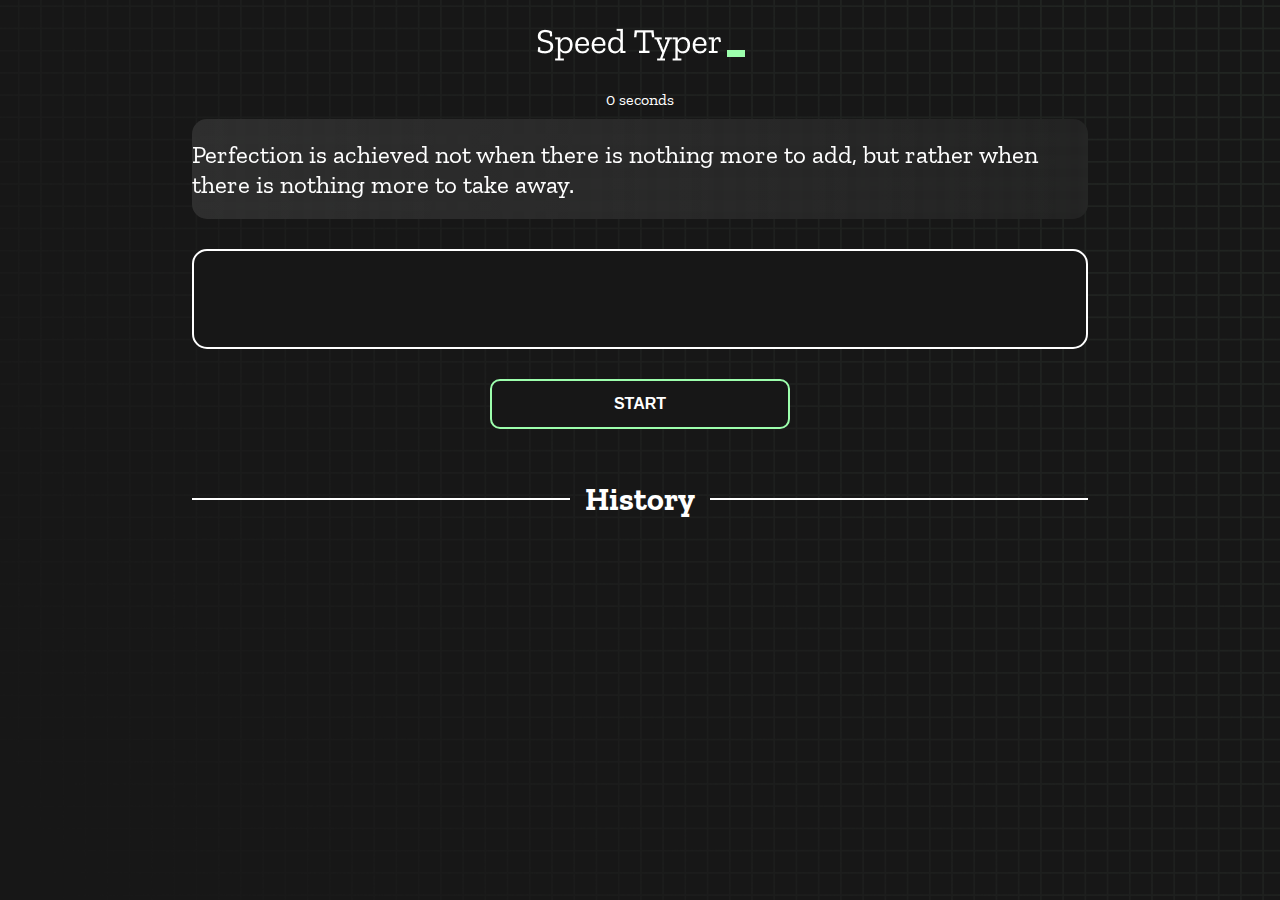
==== index.html @ ad28a02b "Initial commit" ====
<!DOCTYPE html>
<html lang="en">
  <head>
    <meta charset="UTF-8" />
    <meta http-equiv="X-UA-Compatible" content="IE=edge" />
    <meta name="viewport" content="width=device-width, initial-scale=1.0" />
    <title>Speed Monster</title>
    <link rel="stylesheet" href="styles.css" />
    <link rel="preconnect" href="https://fonts.googleapis.com" />
    <link rel="preconnect" href="https://fonts.gstatic.com" crossorigin />
    <link
      href="https://fonts.googleapis.com/css2?family=Zilla+Slab:wght@300;400;500&display=swap"
      rel="stylesheet"
    />
  </head>
  <body>
    <h1 class="title"><img src="./logo.png" /></h1>
    <div id="show-time">0 seconds</div>

    <div class="box-container">
      <div id="question"></div>

      <div id="display" class="inactive"></div>

      <div class="buttons">
        <button id="starts">START</button>
      </div>

      <div class="divider-container">
        <div class="line"></div>
        <h1 class="title2">History</h1>
        <div class="line"></div>
      </div>
      <div id="histories"></div>
    </div>

    <div id="countdown"></div>
    <div id="modal-background" class="hidden"></div>
    <div id="result" class="hidden"></div>

    <script src="./history.js"></script>
    <script src="./script.js"></script>
  </body>
</html>
---- styles.css ----
* {
  padding: 0;
  margin: 0;
  box-sizing: border-box;
}

body {
  background-image: url("./bg.png");
  background-size: cover;
  background-position: left top;
  font-family: "Zilla Slab", serif;
}

.box-container {
  width: 70%;
  margin: 0 auto;
}

#question {
  height: 100px;
  display: flex;
  align-items: center;
  justify-content: center;
  color: white;
  font-size: 25px;
  border-radius: 15px;
  background: rgb(255, 255, 255);
  background: linear-gradient(
    92.49deg,
    rgba(255, 255, 255, 0.1) 0.18%,
    rgba(255, 255, 255, 0.05) 99.85%
  );
  backdrop-filter: blur(5px);
  margin-bottom: 30px;
}

#display {
  height: 100px;
  display: flex;
  flex-wrap: wrap;
  align-items: center;
  padding-left: 5rem;
  color: white;
  font-size: 32px;
  background-color: #171717;
  border: 2px solid #9dffad;
  border-radius: 15px;
}

#countdown {
  position: fixed;
  height: 100vh;
  width: 100vw;
  background-color: rgba(0, 0, 0, 0.8);
  top: 0;
  left: 0;
  display: flex;
  align-items: center;
  justify-content: center;
  font-size: 3rem;
  color: white;
  display: none;
}
#result {
  position: fixed;
  top: 10%; 
  left: 10%;
  transform: translate(-50%, -50%);
  height: 250px;
  width: 400px;
  background-color: #171717;
  border-radius: 15px;
  border: 2px solid #9dffad;
  color: white;
  text-align: center;
  padding: 2rem;
}
#show-time{
  text-align: center;
  color: white;
  margin: 10px 0;
}

.green {
  color: #9dffad;
}
.red {
  color: #eb6565;
}
.bold {
  font-weight: 700;
}
.inactive {
  border: 2px solid white !important;
}
.hidden {
  display: none;
}
.title {
  text-align: center;
  color: white;
  margin: 20px 0;
}

.divider-container {
  height: 80px;
  display: flex;
  justify-content: center;
  align-items: center;
  gap: 15px;
  margin: 0 auto;
}

.line {
  height: 2px;
  background: white;
  width: 100%;
}

.title2 {
  color: white;
  display: block;
}

.buttons {
  display: flex;
  justify-content: center;
  margin: 30px 0;
}
button {
  padding: 10px 20px;
  border: none;
  font-size: 16px;
  font-weight: bold;
  width: 300px;
  height: 50px;
  color: white;
  background-color: #171717;
  border-radius: 10px;
  border: 2px solid #9dffad;
  cursor: pointer;
}

#histories {
  display: flex;
  flex-wrap: wrap;
  justify-content: space-around;
}

.card {
  width: 100%;
  height: 100%;
  padding: 50px;
  display: flex;
  justify-content: space-between;
  align-items: center;
  padding: 20px 30px;
  color: white;
  border-radius: 15px;
  background: rgb(255, 255, 255);
  background: linear-gradient(
    92.49deg,
    rgba(255, 255, 255, 0.1) 0.18%,
    rgba(255, 255, 255, 0.05) 99.85%
  );
  backdrop-filter: blur(5px);
  margin-bottom: 30px;
}

#modal-background {
  background: rgb(255, 255, 255);
  background: linear-gradient(
    92.49deg,
    rgba(255, 255, 255, 0.1) 0.18%,
    rgba(255, 255, 255, 0.05) 99.85%
  );
  backdrop-filter: blur(5px);
  height: 100vh;
  width: 100%;
  position: fixed;
  top: 0;
}

@media only screen and (max-width: 700px) {
  .box-container {
    padding: 0 20px;
    width: 100%;
  }
  .card {
    flex-direction: column;
  }
}
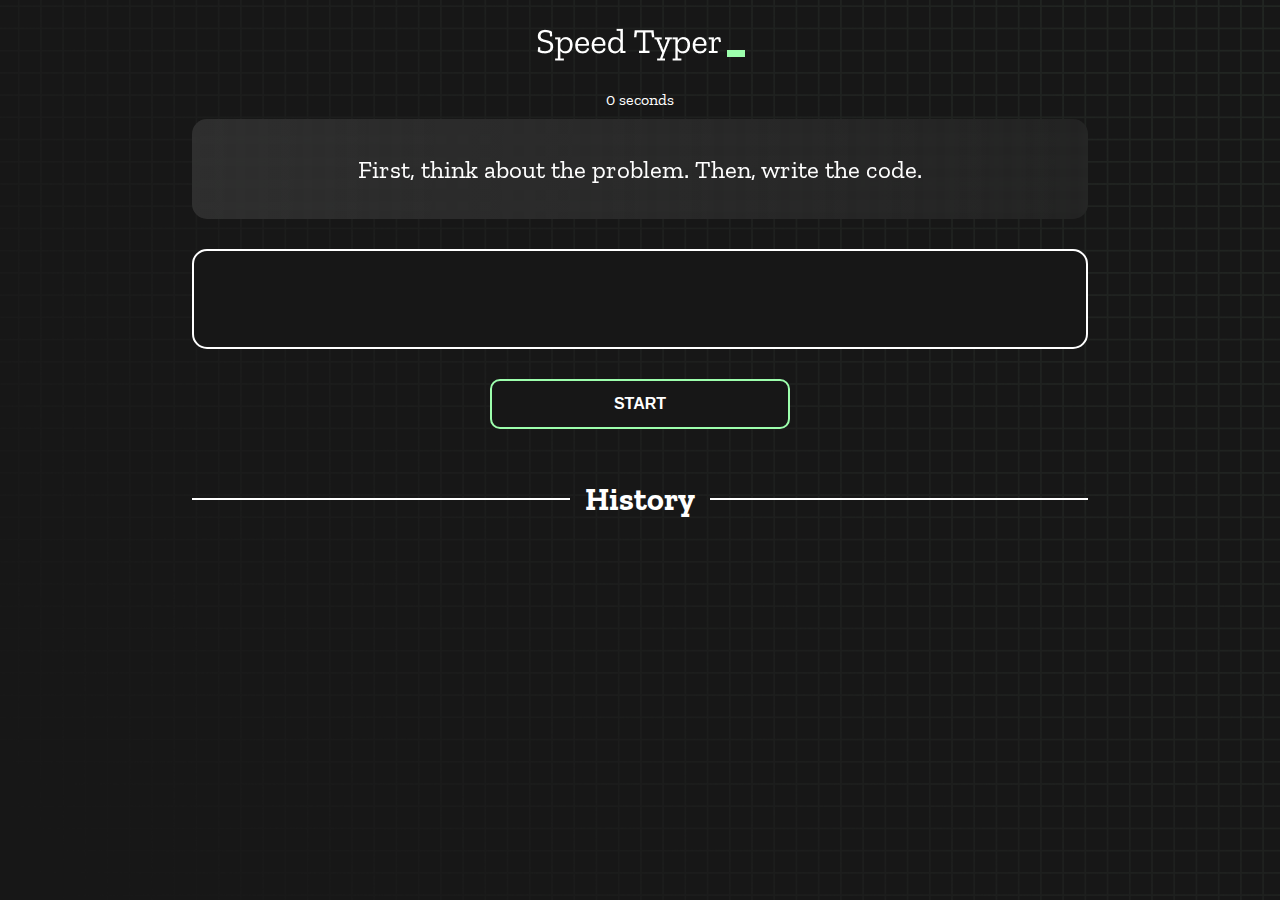
==== commit de4eafbd: "test Coomit" ====
--- a/index.html
+++ b/index.html
@@ -1,44 +1,44 @@
 <!DOCTYPE html>
 <html lang="en">
-  <head>
-    <meta charset="UTF-8" />
-    <meta http-equiv="X-UA-Compatible" content="IE=edge" />
-    <meta name="viewport" content="width=device-width, initial-scale=1.0" />
-    <title>Speed Monster</title>
-    <link rel="stylesheet" href="styles.css" />
-    <link rel="preconnect" href="https://fonts.googleapis.com" />
-    <link rel="preconnect" href="https://fonts.gstatic.com" crossorigin />
-    <link
-      href="https://fonts.googleapis.com/css2?family=Zilla+Slab:wght@300;400;500&display=swap"
-      rel="stylesheet"
-    />
-  </head>
-  <body>
-    <h1 class="title"><img src="./logo.png" /></h1>
-    <div id="show-time">0 seconds</div>
 
-    <div class="box-container">
-      <div id="question"></div>
+<head>
+  <meta charset="UTF-8" />
+  <meta http-equiv="X-UA-Compatible" content="IE=edge" />
+  <meta name="viewport" content="width=device-width, initial-scale=1.0" />
+  <title>Test Speed Monster</title>
+  <link rel="stylesheet" href="styles.css" />
+  <link rel="preconnect" href="https://fonts.googleapis.com" />
+  <link rel="preconnect" href="https://fonts.gstatic.com" crossorigin />
+  <link href="https://fonts.googleapis.com/css2?family=Zilla+Slab:wght@300;400;500&display=swap" rel="stylesheet" />
+</head>
 
-      <div id="display" class="inactive"></div>
+<body>
+  <h1 class="title"><img src="./logo.png" /></h1>
+  <div id="show-time">0 seconds</div>
 
-      <div class="buttons">
-        <button id="starts">START</button>
-      </div>
+  <div class="box-container">
+    <div id="question"></div>
 
-      <div class="divider-container">
-        <div class="line"></div>
-        <h1 class="title2">History</h1>
-        <div class="line"></div>
-      </div>
-      <div id="histories"></div>
+    <div id="display" class="inactive"></div>
+
+    <div class="buttons">
+      <button id="starts">START</button>
     </div>
 
-    <div id="countdown"></div>
-    <div id="modal-background" class="hidden"></div>
-    <div id="result" class="hidden"></div>
+    <div class="divider-container">
+      <div class="line"></div>
+      <h1 class="title2">History</h1>
+      <div class="line"></div>
+    </div>
+    <div id="histories"></div>
+  </div>
 
-    <script src="./history.js"></script>
-    <script src="./script.js"></script>
-  </body>
-</html>
+  <div id="countdown"></div>
+  <div id="modal-background" class="hidden"></div>
+  <div id="result" class="hidden"></div>
+
+  <script src="./history.js"></script>
+  <script src="./script.js"></script>
+</body>
+
+</html>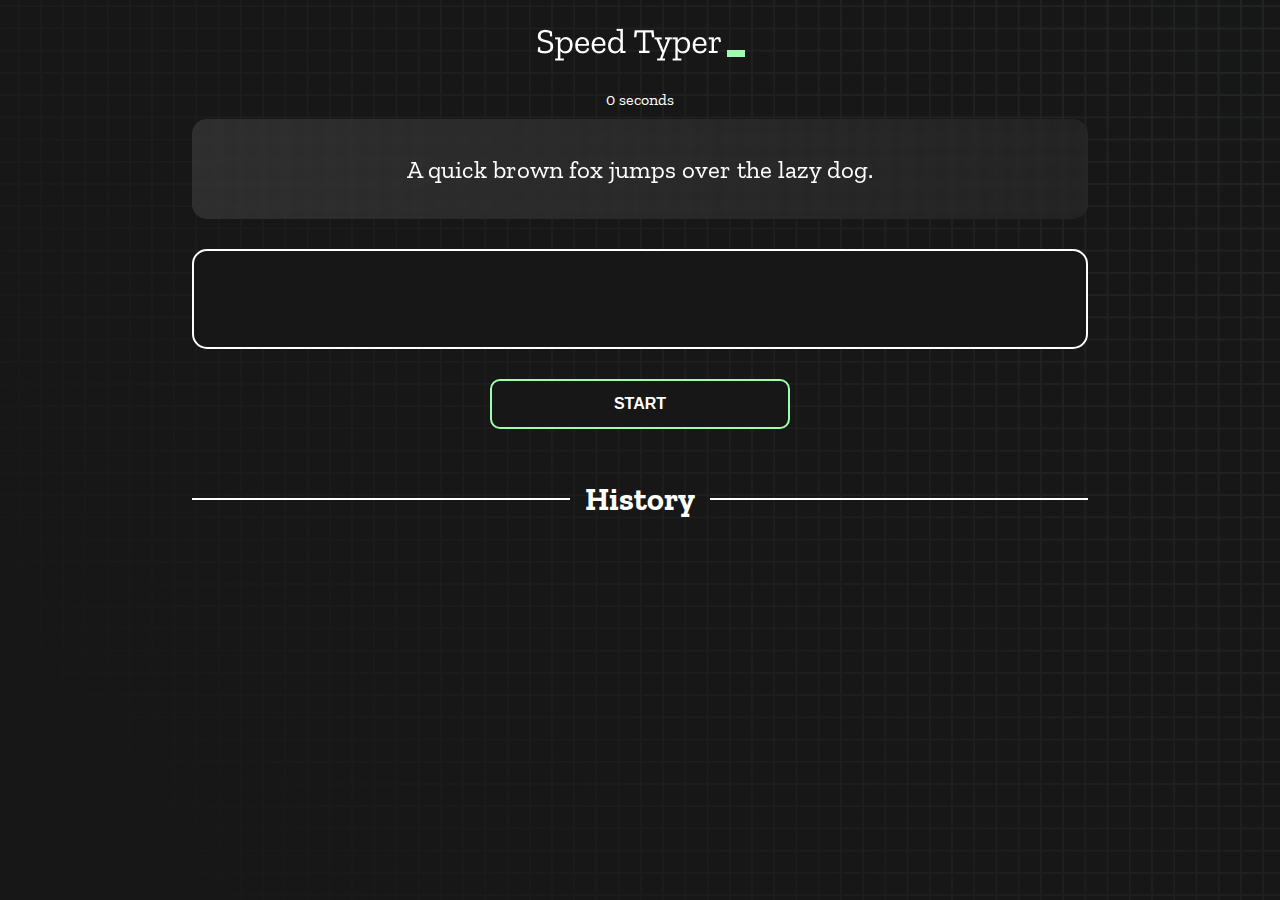
==== commit acce8468: "CountDown Fixed" ====
--- a/index.html
+++ b/index.html
@@ -5,7 +5,7 @@
   <meta charset="UTF-8" />
   <meta http-equiv="X-UA-Compatible" content="IE=edge" />
   <meta name="viewport" content="width=device-width, initial-scale=1.0" />
-  <title>Test Speed Monster</title>
+  <title>Speed Monster</title>
   <link rel="stylesheet" href="styles.css" />
   <link rel="preconnect" href="https://fonts.googleapis.com" />
   <link rel="preconnect" href="https://fonts.gstatic.com" crossorigin />
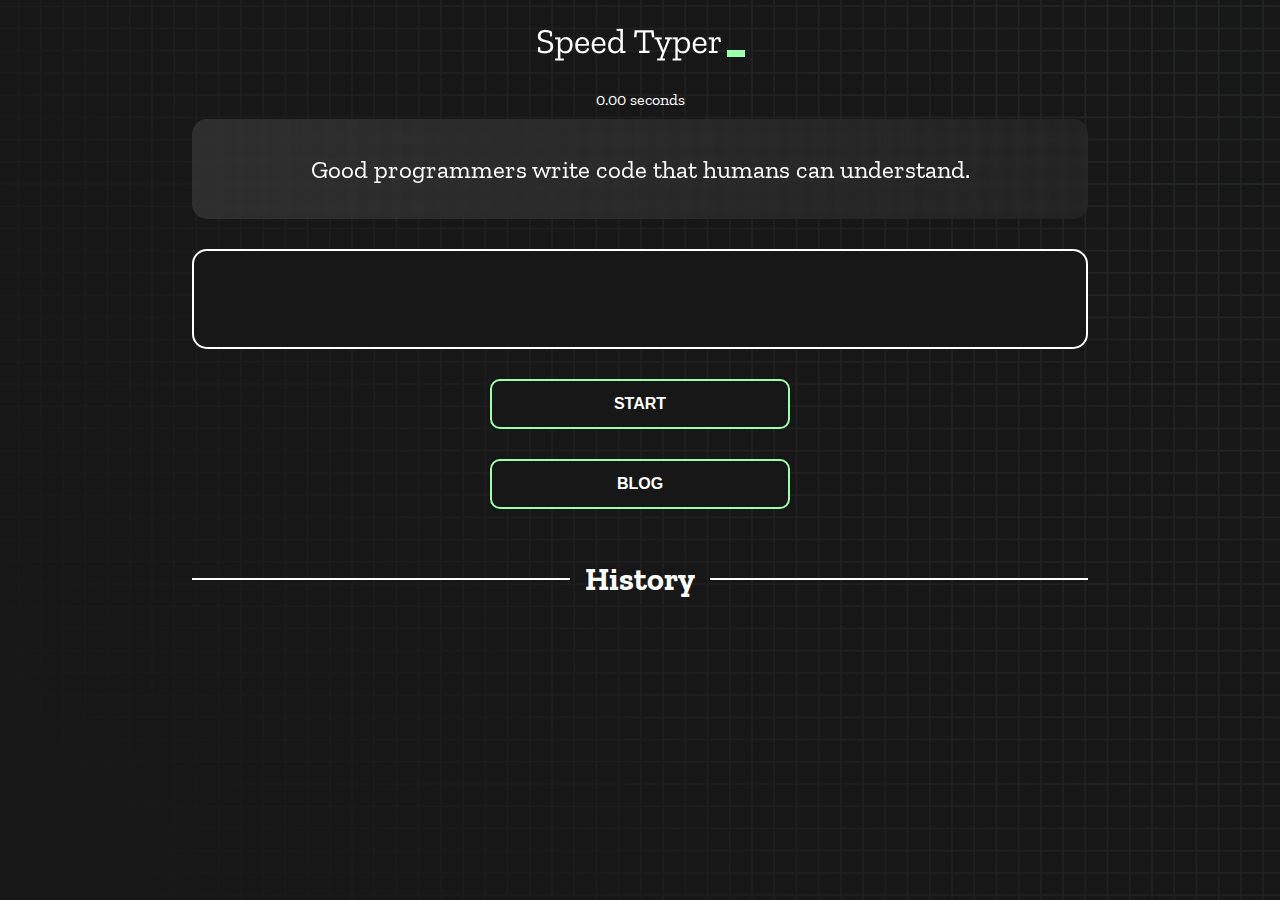
==== commit b648874c: "Add blog" ====
--- a/index.html
+++ b/index.html
@@ -24,6 +24,11 @@
     <div class="buttons">
       <button id="starts">START</button>
     </div>
+    <div class="buttons">
+      <button>
+        <a href="blog.html">BLOG</a>
+      </button>
+    </div>
 
     <div class="divider-container">
       <div class="line"></div>
--- a/styles.css
+++ b/styles.css
@@ -10,6 +10,15 @@
   background-position: left top;
   font-family: "Zilla Slab", serif;
 }
+
+a:link, a:visited {
+  color: white;
+  text-align: center;
+  text-decoration: none;
+  display: inline-block;
+}
+
+
 
 .box-container {
   width: 70%;
@@ -63,8 +72,8 @@
 }
 #result {
   position: fixed;
-  top: 10%; 
-  left: 10%;
+  top: 50%; 
+  left: 50%;
   transform: translate(-50%, -50%);
   height: 250px;
   width: 400px;
@@ -190,3 +199,19 @@
     flex-direction: column;
   }
 }
+
+@media only screen and (min-width: 992px) {
+  #histories {
+    display: grid;
+    grid-template-columns: repeat(3, 1fr);
+    align-items: center;
+    justify-content: space-around;
+    
+  }
+  .card {
+    flex-direction: column;
+    padding: 10px 15px;
+    width: 90%;
+    height: 90%;
+  }
+}